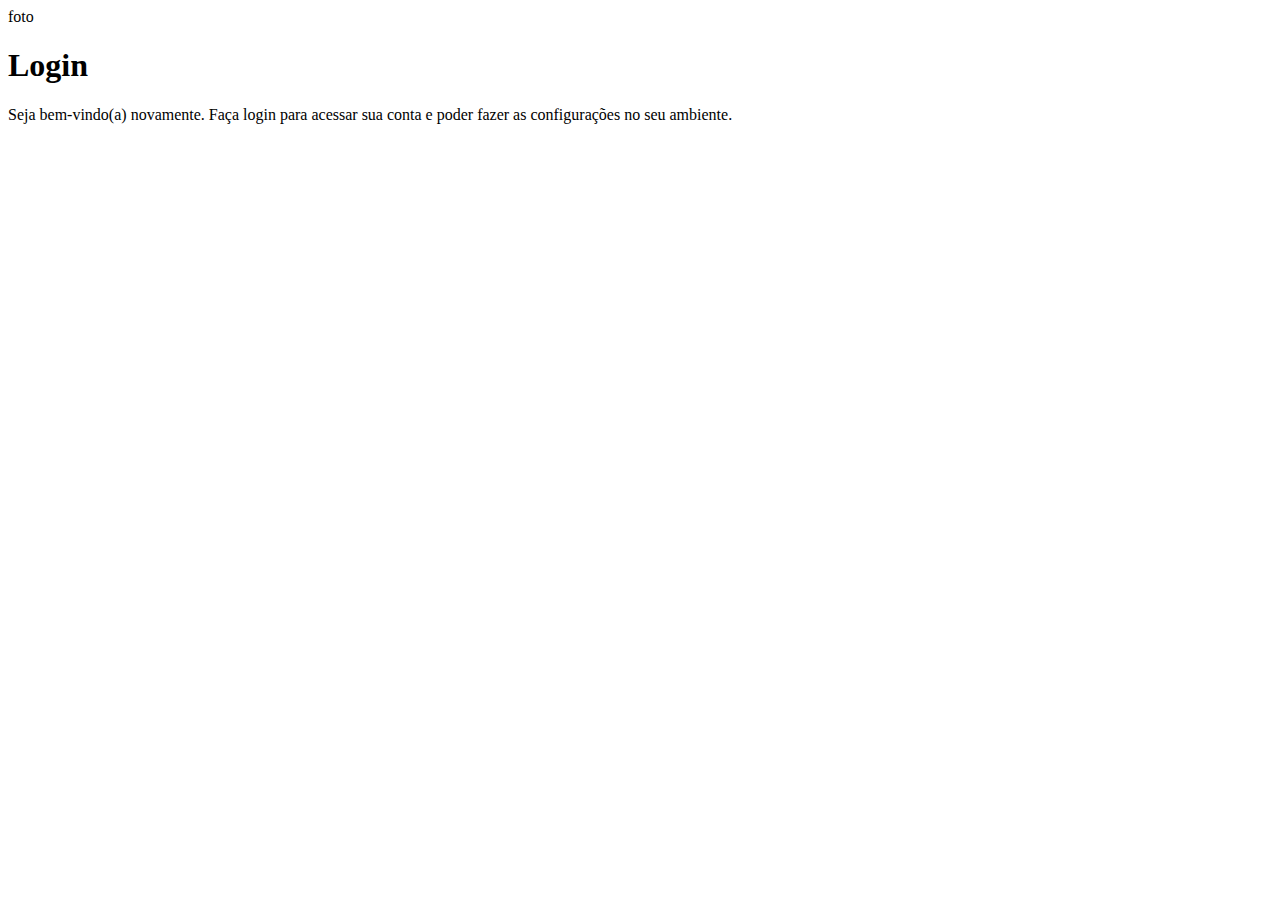
==== projeto-login/index.html @ 01dafc4f "Project Structure" ====
<!DOCTYPE html>
<html lang="pt-br">
<head>
    <meta charset="UTF-8">
    <meta http-equiv="X-UA-Compatible" content="IE=edge">
    <meta name="viewport" content="width=device-width, initial-scale=1.0">
    <link rel="stylesheet" href="estilos/style.css">
    <title>Document</title>
</head>
<body>
    <main>
        <section id="login">
            <div id="imagem">
                foto
            </div>

            <div id="form">
                <h1>Login</h1>
                <p>Seja bem-vindo(a) novamente. Faça login para acessar sua conta e poder fazer as configurações no seu ambiente.</p>

                <form action="login.php" method="post">
                    
                </form>
            </div>
        </section>
    </main>
</body>
</html>
---- projeto-login/estilos/style.css ----
@charset "UTF-8";

/*
    Paleta de Cores
    Verde: #49a09d
    Lilás: #5f2c82
/*
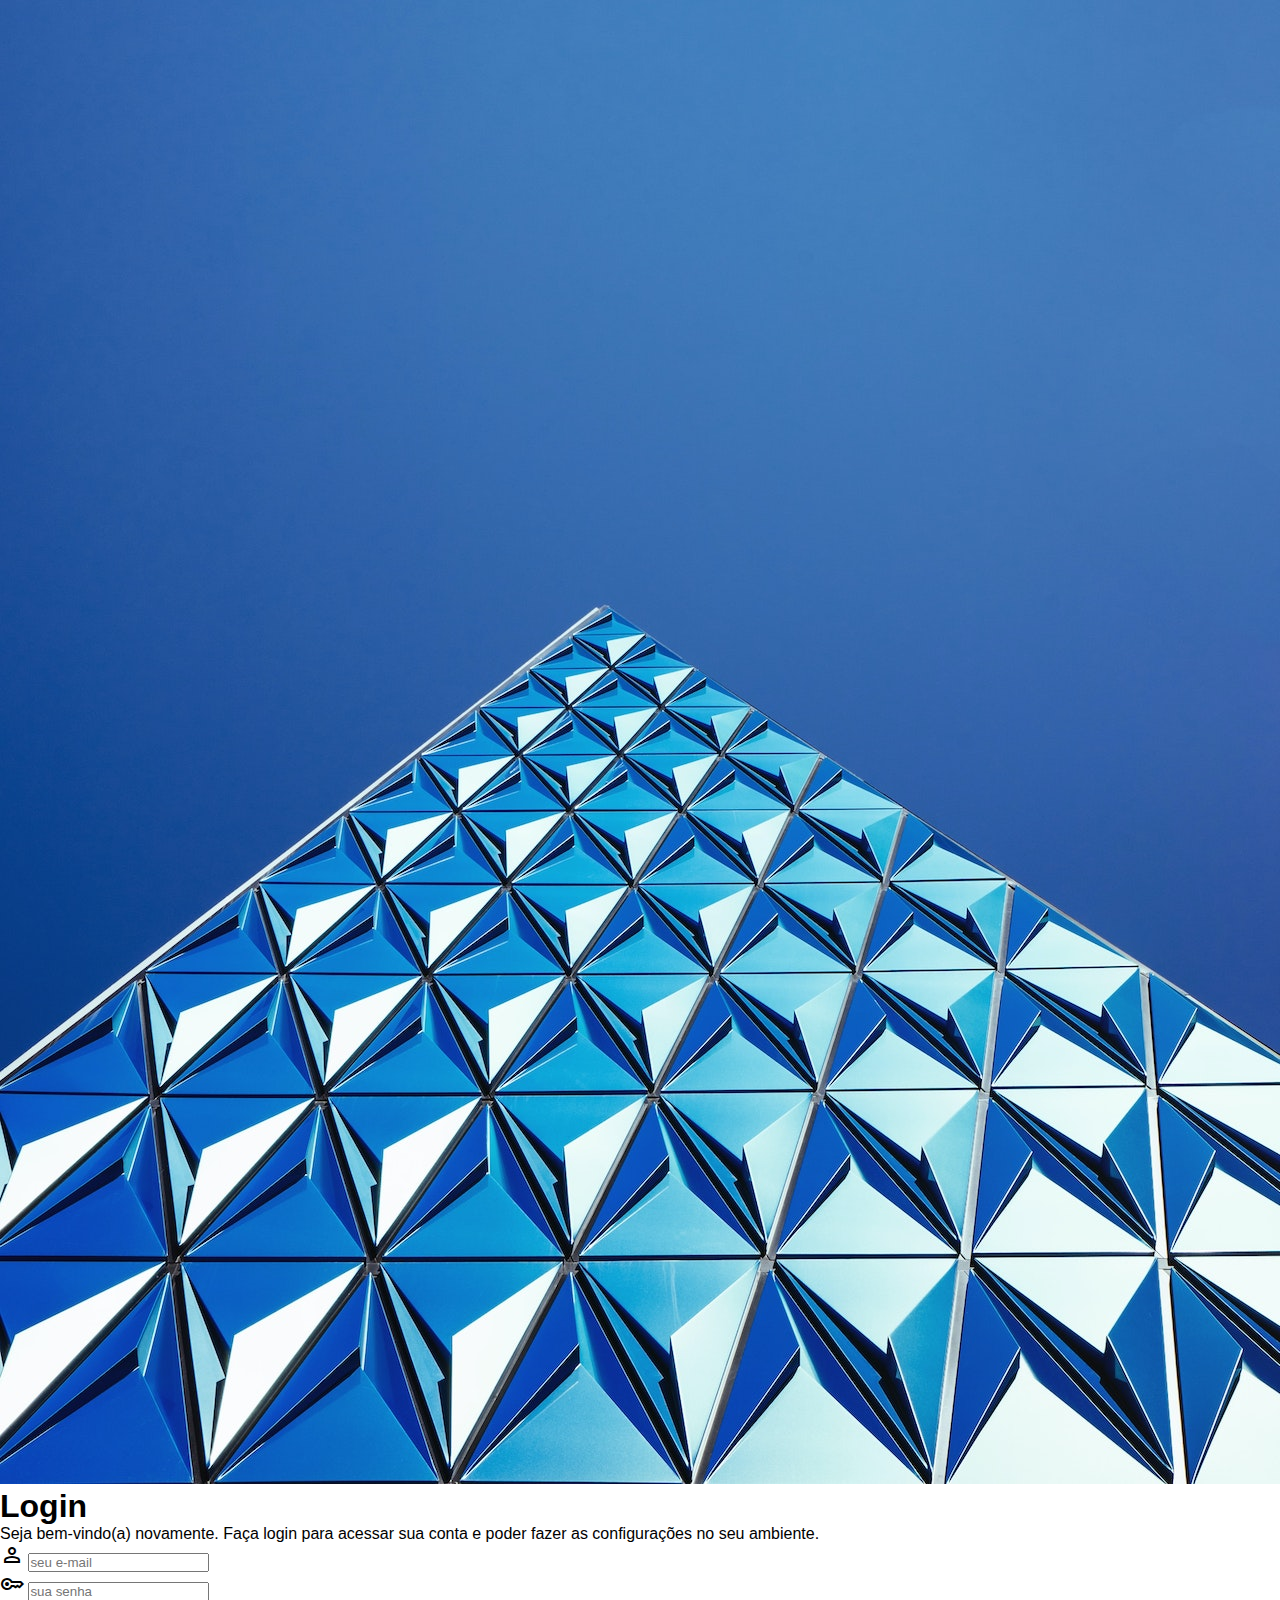
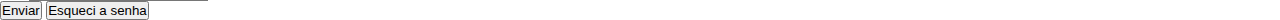
==== commit f0451761: "my version test project" ====
--- a/projeto-login/index.html
+++ b/projeto-login/index.html
@@ -5,21 +5,35 @@
     <meta http-equiv="X-UA-Compatible" content="IE=edge">
     <meta name="viewport" content="width=device-width, initial-scale=1.0">
     <link rel="stylesheet" href="estilos/style.css">
+    <link rel="stylesheet" href="estilos/celular.css">
+    <link href="https://fonts.googleapis.com/css2?family=Material+Symbols+Outlined" rel="stylesheet" />
+
     <title>Document</title>
 </head>
 <body>
     <main>
         <section id="login">
             <div id="imagem">
-                foto
+                <img src="imagens/pexels-scott-webb-139198.jpg" alt="">
             </div>
 
             <div id="form">
                 <h1>Login</h1>
                 <p>Seja bem-vindo(a) novamente. Faça login para acessar sua conta e poder fazer as configurações no seu ambiente.</p>
 
-                <form action="login.php" method="post">
-                    
+                <form action="login.php" method="post" autocomplete="on">
+                    <div class="email">
+                        <i class="material-symbols-outlined"><label for="iemail"></label>person</i>
+                        <input type="email" name="email" id="iemail" placeholder="seu e-mail">
+                    </div>
+
+                    <div class="senha">
+                        <i class="material-symbols-outlined"><label for="isenha"></label>key</i>
+                        <input type="password" name="senha" id="isenha" placeholder="sua senha">
+                    </div>
+
+                    <input class="entrar" type="submit" value="Enviar">
+                    <a href="#"><button>Esqueci a senha</button></a>
                 </form>
             </div>
         </section>
--- a/projeto-login/estilos/celular.css
+++ b/projeto-login/estilos/celular.css
@@ -0,0 +1,106 @@
+@charset "UTF-8";
+
+* {
+    padding: 0;
+    margin: 0;
+    font-family: Arial, Helvetica, sans-serif;
+}
+
+@media screen and (max-width: 768px){
+
+    body {
+        background-color: #5f2c82;
+    }
+
+    div#imagem > img {
+        width: 270px;
+        border-top-right-radius: 25px;
+        border-top-left-radius: 25px;
+    }
+
+    section#login{
+        margin: auto;
+        width: 270px;
+    }
+
+
+    div#form > h1 {
+        text-align: center;
+        font-weight: 800;
+        padding-top: 20px;
+        margin-top: -10px;
+        padding-bottom: 10px;
+    }
+
+    div#form > p {
+        padding-left: 7px;
+        font-size: 0.9rem;
+        text-align: left;
+        line-height: 1.1rem;
+    }
+
+    div#form {
+        background-color: white;
+        border-bottom-left-radius: 25px;
+        border-bottom-right-radius: 25px;
+        padding-bottom: 40px;
+    }
+
+    div.email, div.senha {
+        display: flex;
+        background-color: #5f2c82;
+        width: 245px;
+        padding: 1px;
+        border-radius: 10px;
+        margin-bottom: 10px;
+
+    }
+
+    i {
+        padding-left: 5px;
+        padding-top: 10px;
+        padding-right: 15px;
+        width: 20px;
+        color: white;
+    }
+
+    input {
+        background-color: #53aaa7;
+        width: 200px;
+        border-radius: 10px;
+        display: block;
+        font-size: 1rem;
+        height: 40px;
+    }
+
+    form {
+        padding-top: 5px;
+        padding-left: 10px;
+    }
+
+
+
+    .entrar {
+        border: none;
+        color: white;
+        background-color: #53aaa7;
+        text-align: center;
+        width: 247px;
+    }
+
+
+    button {
+        margin-top: 10px;
+        background: none;
+        width: 247px;
+        padding: 10px;
+        border-radius: 10px;
+        color: #53aaa7;
+        border: 1px solid #53aaa7;
+    }
+
+    ::placeholder {
+        padding-left: 5px;
+    }
+
+}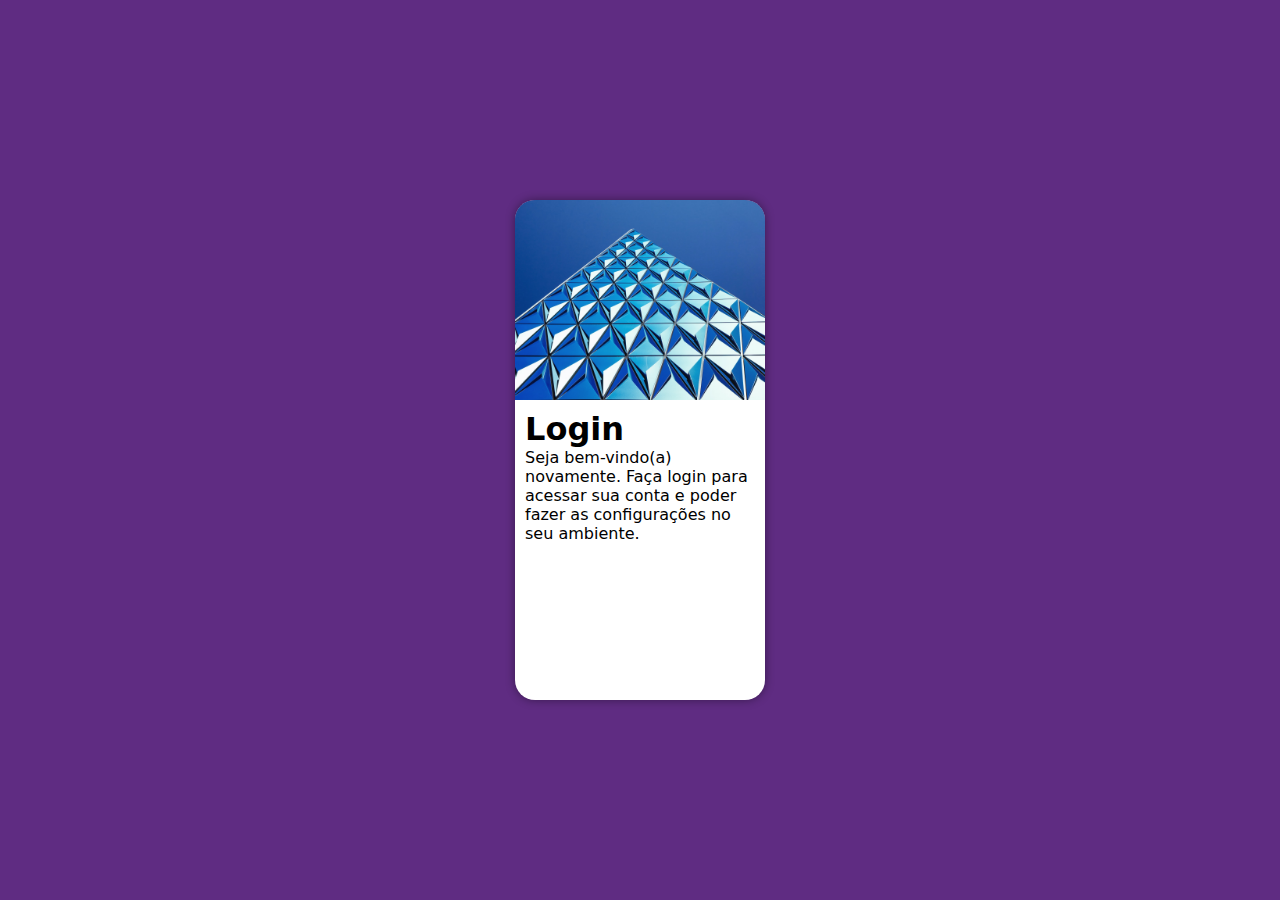
==== commit f3ac191a: "created screen for smartphone, img and background" ====
--- a/projeto-login/index.html
+++ b/projeto-login/index.html
@@ -14,26 +14,14 @@
     <main>
         <section id="login">
             <div id="imagem">
-                <img src="imagens/pexels-scott-webb-139198.jpg" alt="">
             </div>
 
-            <div id="form">
+            <div id="formulario">
                 <h1>Login</h1>
                 <p>Seja bem-vindo(a) novamente. Faça login para acessar sua conta e poder fazer as configurações no seu ambiente.</p>
 
                 <form action="login.php" method="post" autocomplete="on">
-                    <div class="email">
-                        <i class="material-symbols-outlined"><label for="iemail"></label>person</i>
-                        <input type="email" name="email" id="iemail" placeholder="seu e-mail">
-                    </div>
 
-                    <div class="senha">
-                        <i class="material-symbols-outlined"><label for="isenha"></label>key</i>
-                        <input type="password" name="senha" id="isenha" placeholder="sua senha">
-                    </div>
-
-                    <input class="entrar" type="submit" value="Enviar">
-                    <a href="#"><button>Esqueci a senha</button></a>
                 </form>
             </div>
         </section>
--- a/projeto-login/estilos/style.css
+++ b/projeto-login/estilos/style.css
@@ -4,4 +4,49 @@
     Paleta de Cores
     Verde: #49a09d
     Lilás: #5f2c82
-/*+*/
+
+* {
+    font-family: system-ui, -apple-system, BlinkMacSystemFont, 'Segoe UI', Roboto, Oxygen, Ubuntu, Cantarell, 'Open Sans', 'Helvetica Neue', sans-serif;
+    padding: 0;
+    margin: 0;
+    box-sizing: border-box;
+}
+
+body, html {
+    background-color: #5f2c82;
+    height: 100vh;
+    width: 100vw;
+}
+
+main {
+    position: relative;
+    height: 100vh;
+    width: 100vw;
+}
+
+section#login {
+    position: absolute;
+    top: 50%;
+    left: 50%;
+    transform: translate(-50%, -50%);
+    background-color: white;
+    width: 250px;
+    height: 500px;
+    border-radius: 20px;
+    overflow: hidden;
+    box-shadow: 0px 0px 10px rgba(0, 0, 0, 0.411);
+}
+
+section#login > div#imagem {
+    display: block;
+    background: #5f2c82 url(../imagens/pexels-scott-webb-139198.jpg);
+    background-size: cover;
+    background-repeat: no-repeat;
+    background-position: center bottom;
+    height: 200px;
+}
+
+section#login > div#formulario {
+    padding: 10px;
+}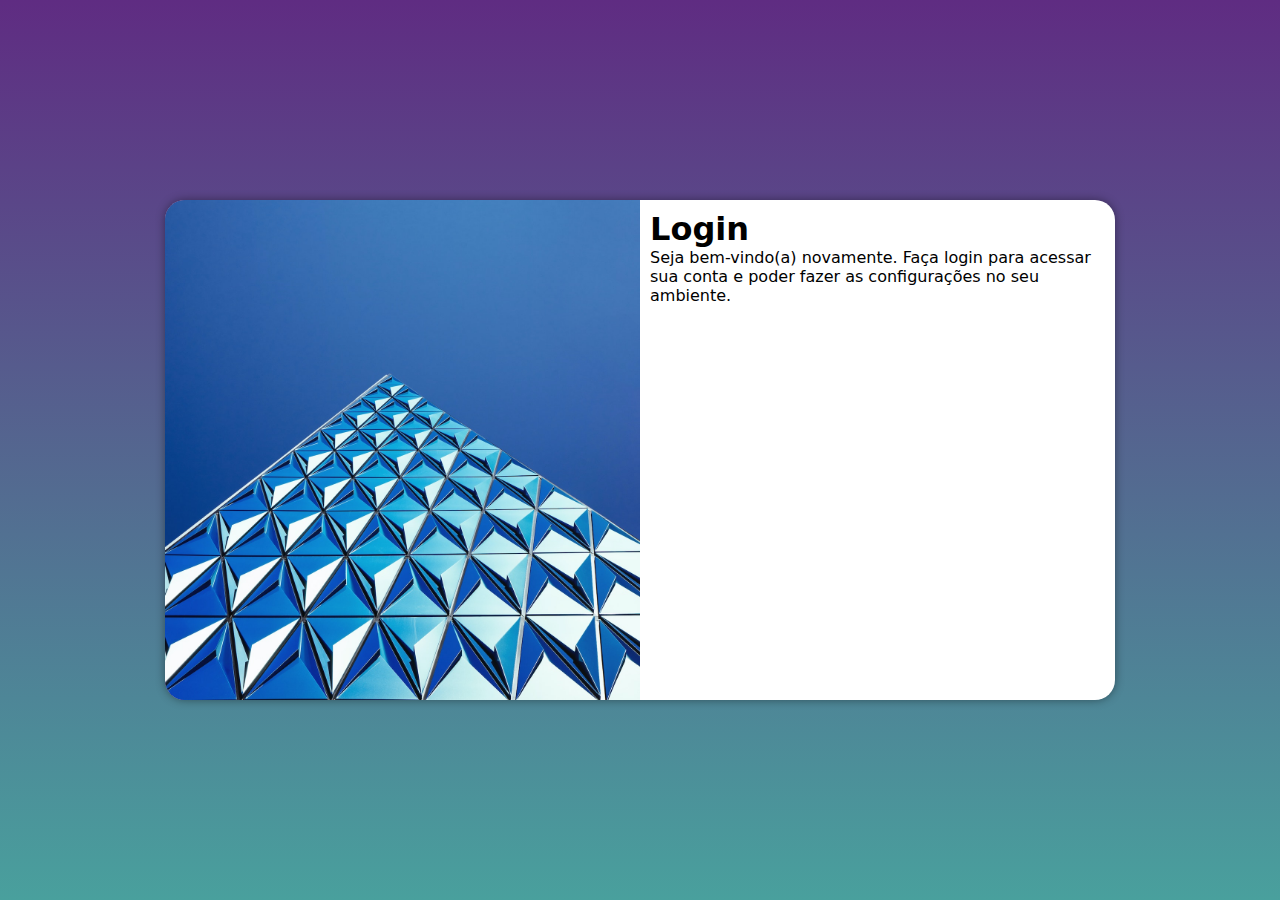
==== commit 4715aa57: "media queries for tablet and desktop, gradient, transition and use position" ====
--- a/projeto-login/index.html
+++ b/projeto-login/index.html
@@ -5,7 +5,7 @@
     <meta http-equiv="X-UA-Compatible" content="IE=edge">
     <meta name="viewport" content="width=device-width, initial-scale=1.0">
     <link rel="stylesheet" href="estilos/style.css">
-    <link rel="stylesheet" href="estilos/celular.css">
+    <link rel="stylesheet" href="estilos/media-queries.css">
     <link href="https://fonts.googleapis.com/css2?family=Material+Symbols+Outlined" rel="stylesheet" />
 
     <title>Document</title>
--- a/projeto-login/estilos/style.css
+++ b/projeto-login/estilos/style.css
@@ -36,6 +36,8 @@
     border-radius: 20px;
     overflow: hidden;
     box-shadow: 0px 0px 10px rgba(0, 0, 0, 0.411);
+    transition: width 0.4s, height 0.4s;
+    transition-timing-function: ease;
 }
 
 section#login > div#imagem {
@@ -48,5 +50,6 @@
 }
 
 section#login > div#formulario {
+    display: block;
     padding: 10px;
 }--- a/projeto-login/estilos/media-queries.css
+++ b/projeto-login/estilos/media-queries.css
@@ -0,0 +1,57 @@
+@charset "UTF-8";
+
+/* 
+Pequenas telas: até 600px
+Celular: 600px até 768px
+Tablet: 768px até 992
+Desktop: 992px até 1200px
+Grandes telas: acima de 1200px
+*/
+
+@media screen and (min-width: 768px) and (max-width: 992px){
+    body {
+        background-image: linear-gradient(to top, #49a09d, #5f2c82);
+    }
+
+    section#login {
+        width: 90vw;
+    }
+
+    section#login {
+        position: relative;
+    }
+
+    section#login > div#imagem {
+        width: 30%;
+        height: 100%;
+        position: absolute;
+        float: left;
+    }
+
+    section#login > div#formulario {
+        position: relative;
+        float: right;
+        width: 70%;
+    }
+}
+
+@media screen and (min-width: 992px){
+    body {
+        background-image: linear-gradient(to top, #49a09d, #5f2c82);
+    }
+    
+    section#login {
+        width: 950px;
+    }
+
+    section#login > div#imagem {
+        float: left;
+        width: 50%;
+        height: 100%;
+    }
+
+    section#login > div#formulario {
+        float: right;
+        width: 50%;
+    }
+}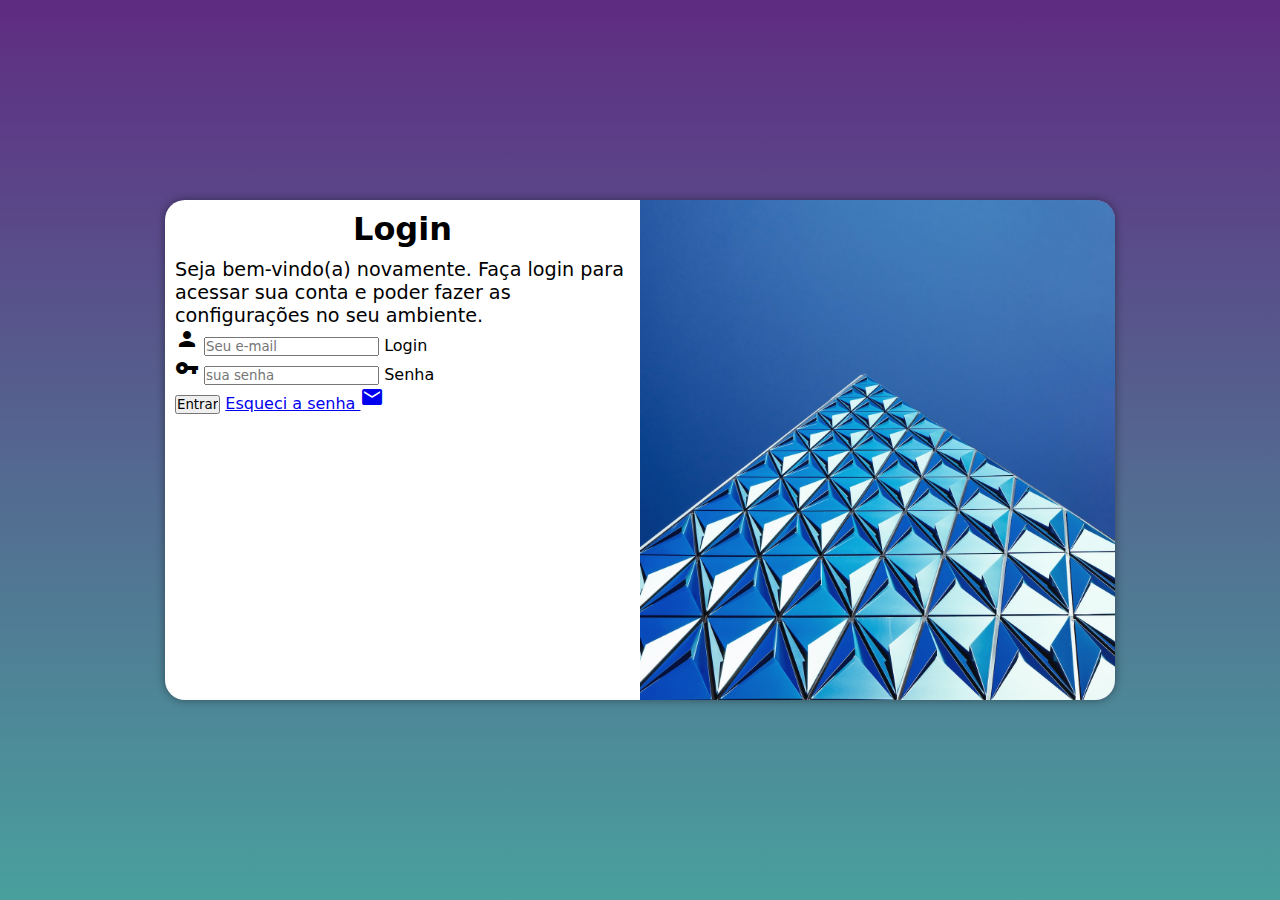
==== commit f8b555ae: "structure form, added icons and buttons" ====
--- a/projeto-login/index.html
+++ b/projeto-login/index.html
@@ -6,7 +6,7 @@
     <meta name="viewport" content="width=device-width, initial-scale=1.0">
     <link rel="stylesheet" href="estilos/style.css">
     <link rel="stylesheet" href="estilos/media-queries.css">
-    <link href="https://fonts.googleapis.com/css2?family=Material+Symbols+Outlined" rel="stylesheet" />
+    <link href="https://fonts.googleapis.com/icon?family=Material+Icons" rel="stylesheet">
 
     <title>Document</title>
 </head>
@@ -21,7 +21,18 @@
                 <p>Seja bem-vindo(a) novamente. Faça login para acessar sua conta e poder fazer as configurações no seu ambiente.</p>
 
                 <form action="login.php" method="post" autocomplete="on">
-
+                    <div class="campo">
+                        <span class="material-icons">person</span>
+                        <input type="email" name="login" id="ilogin" placeholder="Seu e-mail" autocomplete="email" pattern="[a-z0-9._%+-]+@[a-z0-9.-]+\.[a-z]{2,4}$" required maxlength="30">
+                        <label for="ilogin">Login</label>
+                    </div>
+                    <div class="campo">
+                        <span class="material-icons">vpn_key</span>
+                        <input type="password" name="senha" id="isenha" placeholder="sua senha" autocomplete="current-password" minlength="8" maxlength="30" required>
+                        <label for="isenha">Senha</label>
+                    </div>
+                    <input type="submit" value="Entrar">
+                    <a href="Esqueci.html">Esqueci a senha <i class="material-icons">mail</i></a>
                 </form>
             </div>
         </section>
--- a/projeto-login/estilos/style.css
+++ b/projeto-login/estilos/style.css
@@ -52,4 +52,13 @@
 section#login > div#formulario {
     display: block;
     padding: 10px;
+}
+
+div#formulario > h1 {
+    text-align: center;
+    margin-bottom: 10px;
+}
+
+div#formulario > p {
+    font-size: 0.8em;
 }--- a/projeto-login/estilos/media-queries.css
+++ b/projeto-login/estilos/media-queries.css
@@ -39,19 +39,27 @@
     body {
         background-image: linear-gradient(to top, #49a09d, #5f2c82);
     }
-    
+
     section#login {
         width: 950px;
     }
 
     section#login > div#imagem {
-        float: left;
+        float: right;
         width: 50%;
         height: 100%;
     }
 
     section#login > div#formulario {
-        float: right;
+        float: left;
         width: 50%;
     }
+
+    div#formulario > p {
+        font-size: 1.2em;
+    }
+
+    div#formulario > h1 {
+        font-size: 2em;
+    }
 }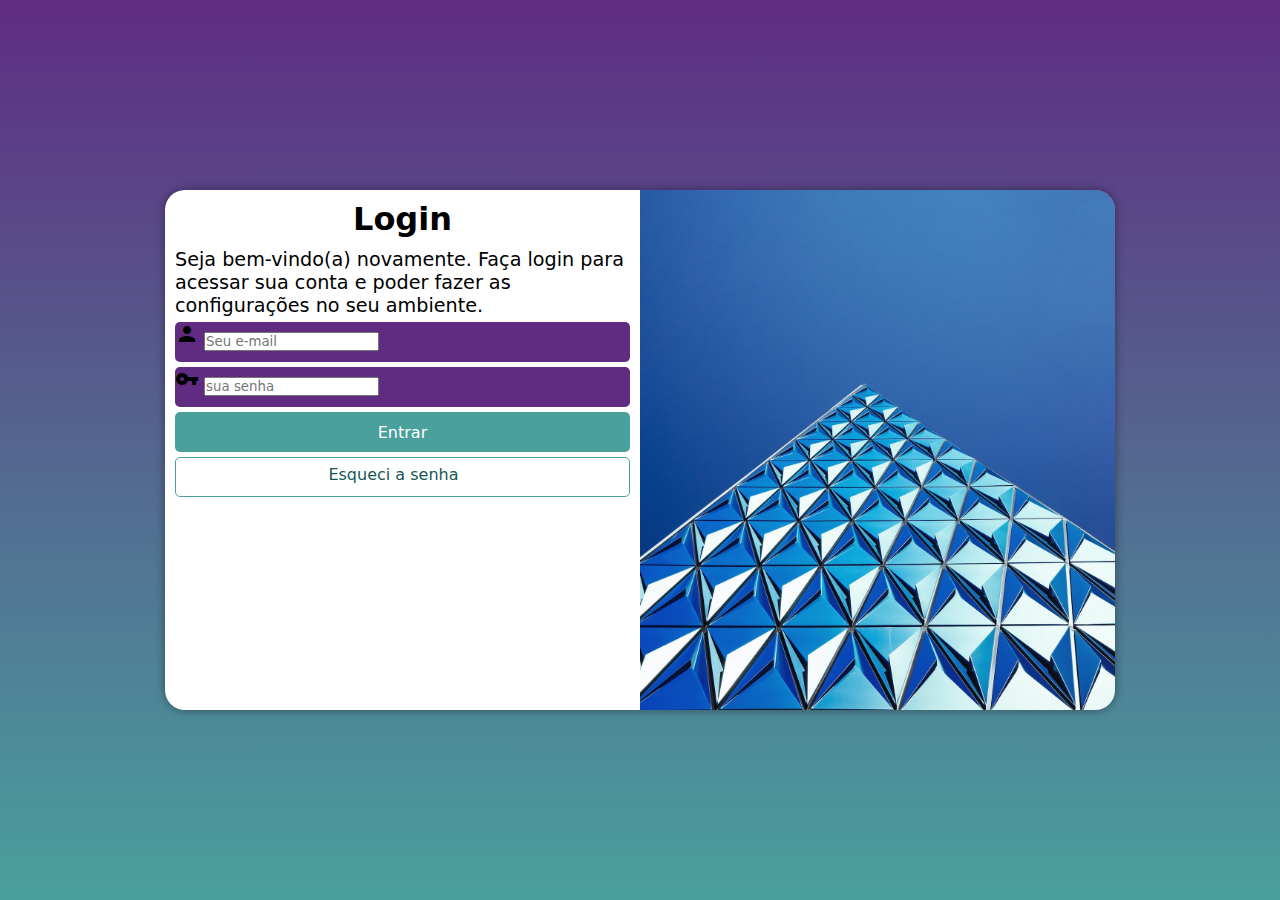
==== commit a063b54c: "styled form" ====
--- a/projeto-login/index.html
+++ b/projeto-login/index.html
@@ -24,15 +24,15 @@
                     <div class="campo">
                         <span class="material-icons">person</span>
                         <input type="email" name="login" id="ilogin" placeholder="Seu e-mail" autocomplete="email" pattern="[a-z0-9._%+-]+@[a-z0-9.-]+\.[a-z]{2,4}$" required maxlength="30">
-                        <label for="ilogin">Login</label>
+                        <label for="ilogin">Logi</label>
                     </div>
                     <div class="campo">
                         <span class="material-icons">vpn_key</span>
                         <input type="password" name="senha" id="isenha" placeholder="sua senha" autocomplete="current-password" minlength="8" maxlength="30" required>
-                        <label for="isenha">Senha</label>
+                        <label for="isenha">Senh</label>
                     </div>
                     <input type="submit" value="Entrar">
-                    <a href="Esqueci.html">Esqueci a senha <i class="material-icons">mail</i></a>
+                    <a class="botao" href="Esqueci.html">Esqueci a senha <i class="material-icons">mail</i></a>
                 </form>
             </div>
         </section>
--- a/projeto-login/estilos/style.css
+++ b/projeto-login/estilos/style.css
@@ -32,12 +32,13 @@
     transform: translate(-50%, -50%);
     background-color: white;
     width: 250px;
-    height: 500px;
+    height: 520px;
     border-radius: 20px;
     overflow: hidden;
     box-shadow: 0px 0px 10px rgba(0, 0, 0, 0.411);
     transition: width 0.4s, height 0.4s;
     transition-timing-function: ease;
+
 }
 
 section#login > div#imagem {
@@ -61,4 +62,62 @@
 
 div#formulario > p {
     font-size: 0.8em;
+}
+
+form > div.campo {
+    background-color: #5f2c82;
+    width: 100%;
+    display: block;
+    height: 40px;
+    border-radius: 5px;
+    margin: 5px 0px;
+}
+
+label {
+    display: none;
+}
+
+form > input[type=submit] {
+    display: block;
+    font-size: 1em;
+    width: 100%;
+    height: 40px;
+    background-color: #49a09d;
+    color: white;
+    border: none;
+    border-radius: 5px;
+}
+
+form > input[type=submit]:hover {
+    background-color: #165250;
+    cursor: pointer;
+}
+
+form > a.botao {
+    display: block;
+    text-align: center;
+    font-size: 1em;
+    width: 100%;
+    height: 40px;
+    background-color: #ffffff;
+
+    margin-top: 5px;
+    padding-top: 7px;
+    border: 1px solid #49a09d;
+    border-radius: 5px;
+    text-decoration: none;
+    color: #155856;
+}
+
+form > a.botao > i {
+    font-size: 0.8em;
+}
+
+form > a.botao:hover {
+    color: white;
+    background-color: #328885;
+}
+
+i {
+    color: white;
 }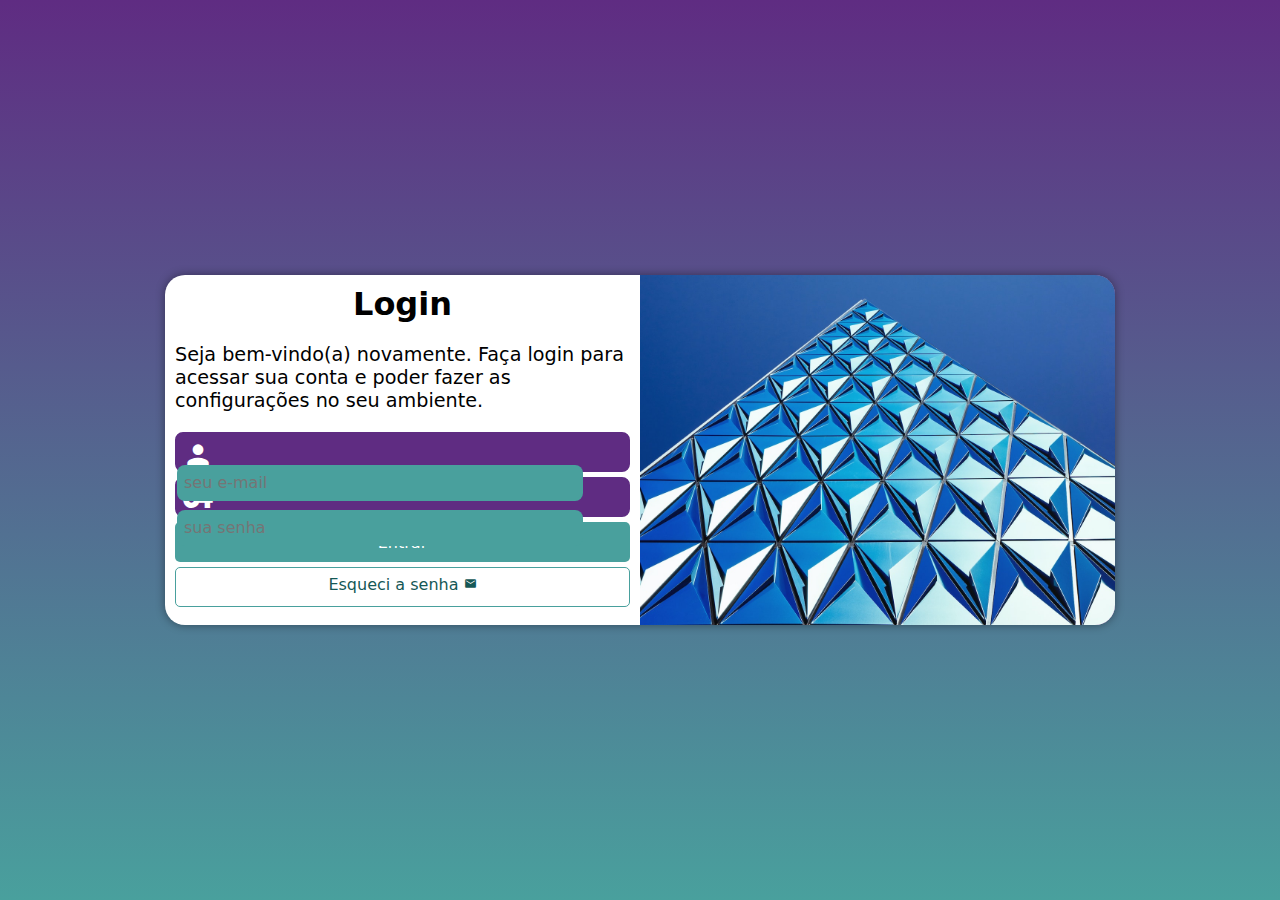
==== commit 4ff215b3: "bug fixed transform, calc(), translateY, form focus-within" ====
--- a/projeto-login/index.html
+++ b/projeto-login/index.html
@@ -22,12 +22,12 @@
 
                 <form action="login.php" method="post" autocomplete="on">
                     <div class="campo">
-                        <span class="material-icons">person</span>
-                        <input type="email" name="login" id="ilogin" placeholder="Seu e-mail" autocomplete="email" pattern="[a-z0-9._%+-]+@[a-z0-9.-]+\.[a-z]{2,4}$" required maxlength="30">
+                        <i class="material-icons">person</i>
+                        <input type="email" name="login" id="ilogin" placeholder="seu e-mail" autocomplete="email" pattern="[a-z0-9._%+-]+@[a-z0-9.-]+\.[a-z]{2,4}$" required maxlength="30">
                         <label for="ilogin">Logi</label>
                     </div>
                     <div class="campo">
-                        <span class="material-icons">vpn_key</span>
+                        <i class="material-icons">vpn_key</i>
                         <input type="password" name="senha" id="isenha" placeholder="sua senha" autocomplete="current-password" minlength="8" maxlength="30" required>
                         <label for="isenha">Senh</label>
                     </div>
--- a/projeto-login/estilos/style.css
+++ b/projeto-login/estilos/style.css
@@ -29,16 +29,15 @@
     position: absolute;
     top: 50%;
     left: 50%;
-    transform: translate(-50%, -50%);
     background-color: white;
     width: 250px;
     height: 520px;
     border-radius: 20px;
     overflow: hidden;
     box-shadow: 0px 0px 10px rgba(0, 0, 0, 0.411);
+    transition-timing-function: ease;
     transition: width 0.4s, height 0.4s;
-    transition-timing-function: ease;
-
+    transform: translate(-50%, -50%);
 }
 
 section#login > div#imagem {
@@ -69,8 +68,32 @@
     width: 100%;
     display: block;
     height: 40px;
-    border-radius: 5px;
+    border-radius: 8px;
     margin: 5px 0px;
+    border: 2px solid #5f2c82;
+}
+
+div.campo > i {
+    color: white;
+    /*background-color: black;*/
+    font-size: 2em;
+    width: 40px;
+    padding: 5px;
+}
+
+div.campo > input {
+    width: calc(100% - 45px);
+    background-color: #49a09d;
+    font-size: 1em;
+    height: 99%;
+    border-radius: 8px;
+    border: 0px;
+    transform: translateY(-11px);
+}
+
+div.campo > input:focus-within {
+    background-color: white;
+    border: 0;
 }
 
 label {
@@ -118,6 +141,6 @@
     background-color: #328885;
 }
 
-i {
-    color: white;
+::placeholder {
+    padding-left: 7px;
 }--- a/projeto-login/estilos/media-queries.css
+++ b/projeto-login/estilos/media-queries.css
@@ -14,6 +14,7 @@
     }
 
     section#login {
+        height: 280px;
         width: 90vw;
     }
 
@@ -42,6 +43,7 @@
 
     section#login {
         width: 950px;
+        height: 350px;
     }
 
     section#login > div#imagem {
@@ -56,6 +58,7 @@
     }
 
     div#formulario > p {
+        margin: 20px 0px;
         font-size: 1.2em;
     }
 
